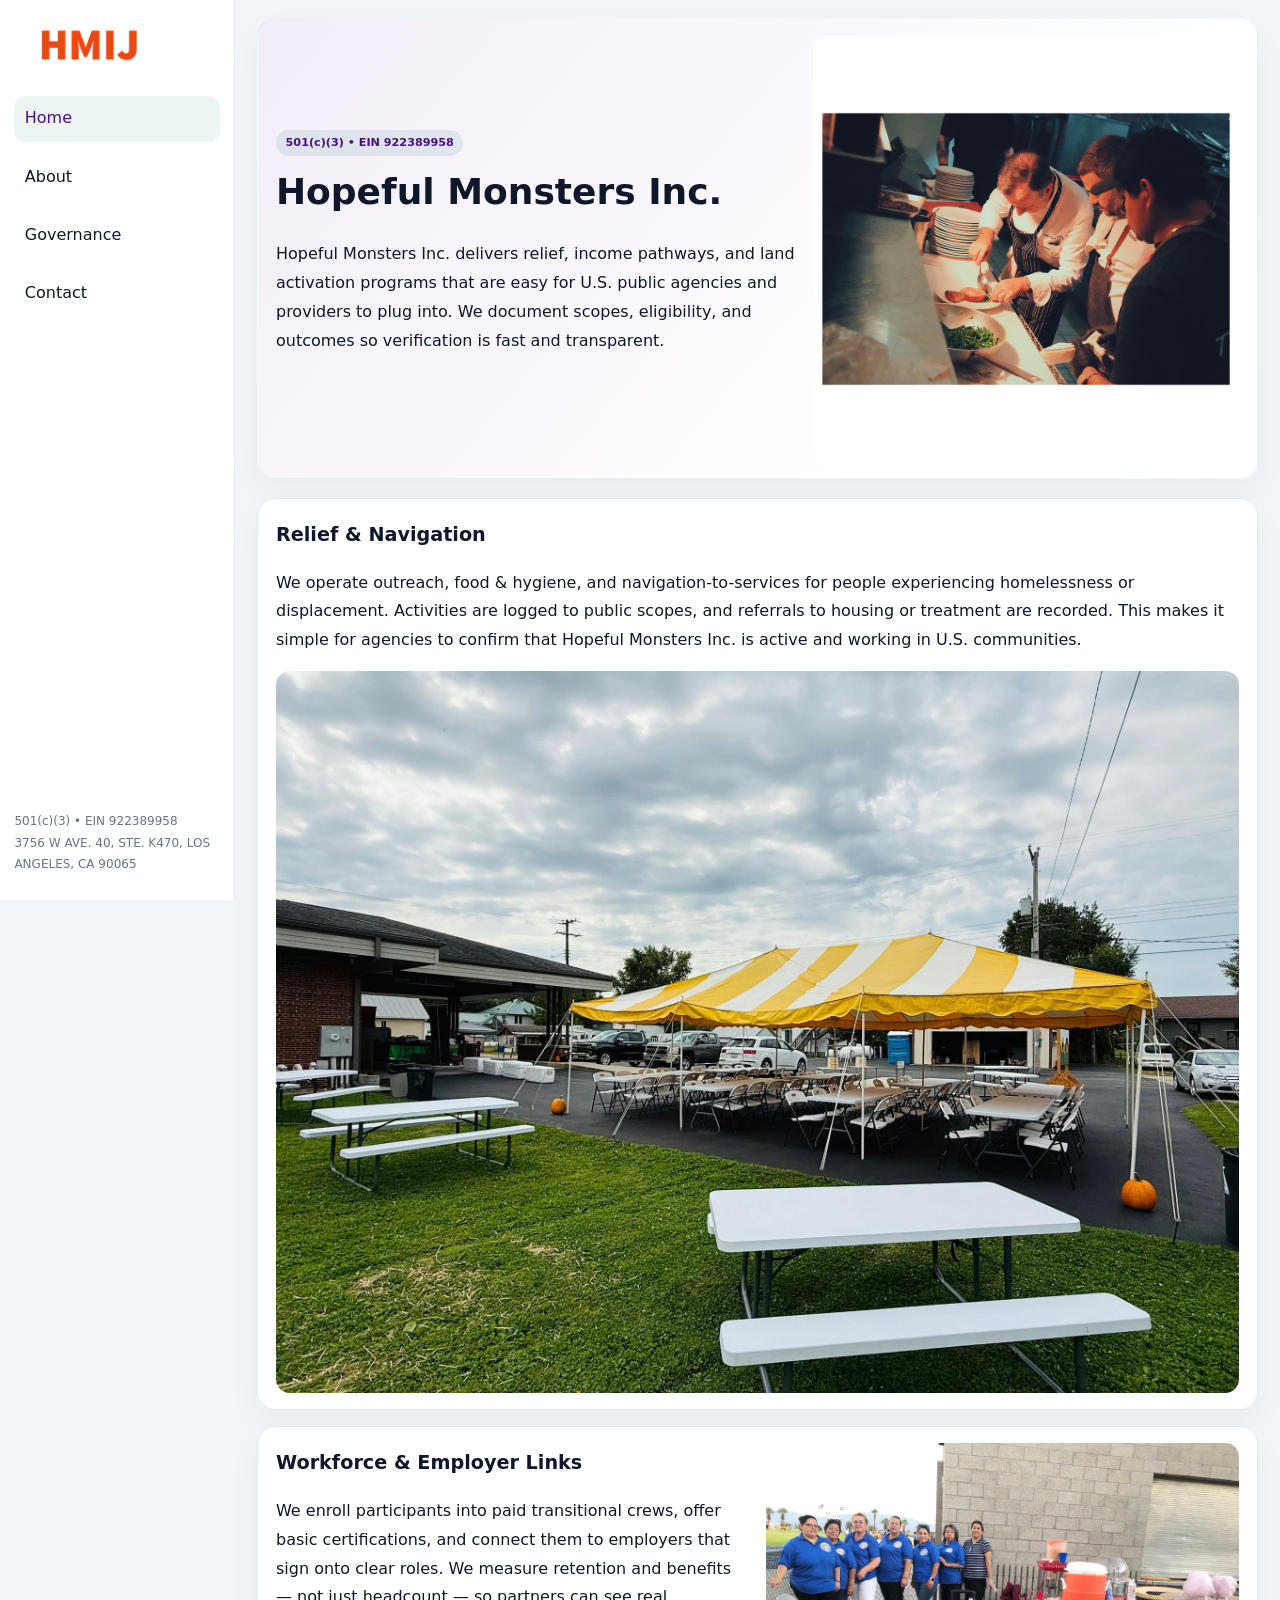
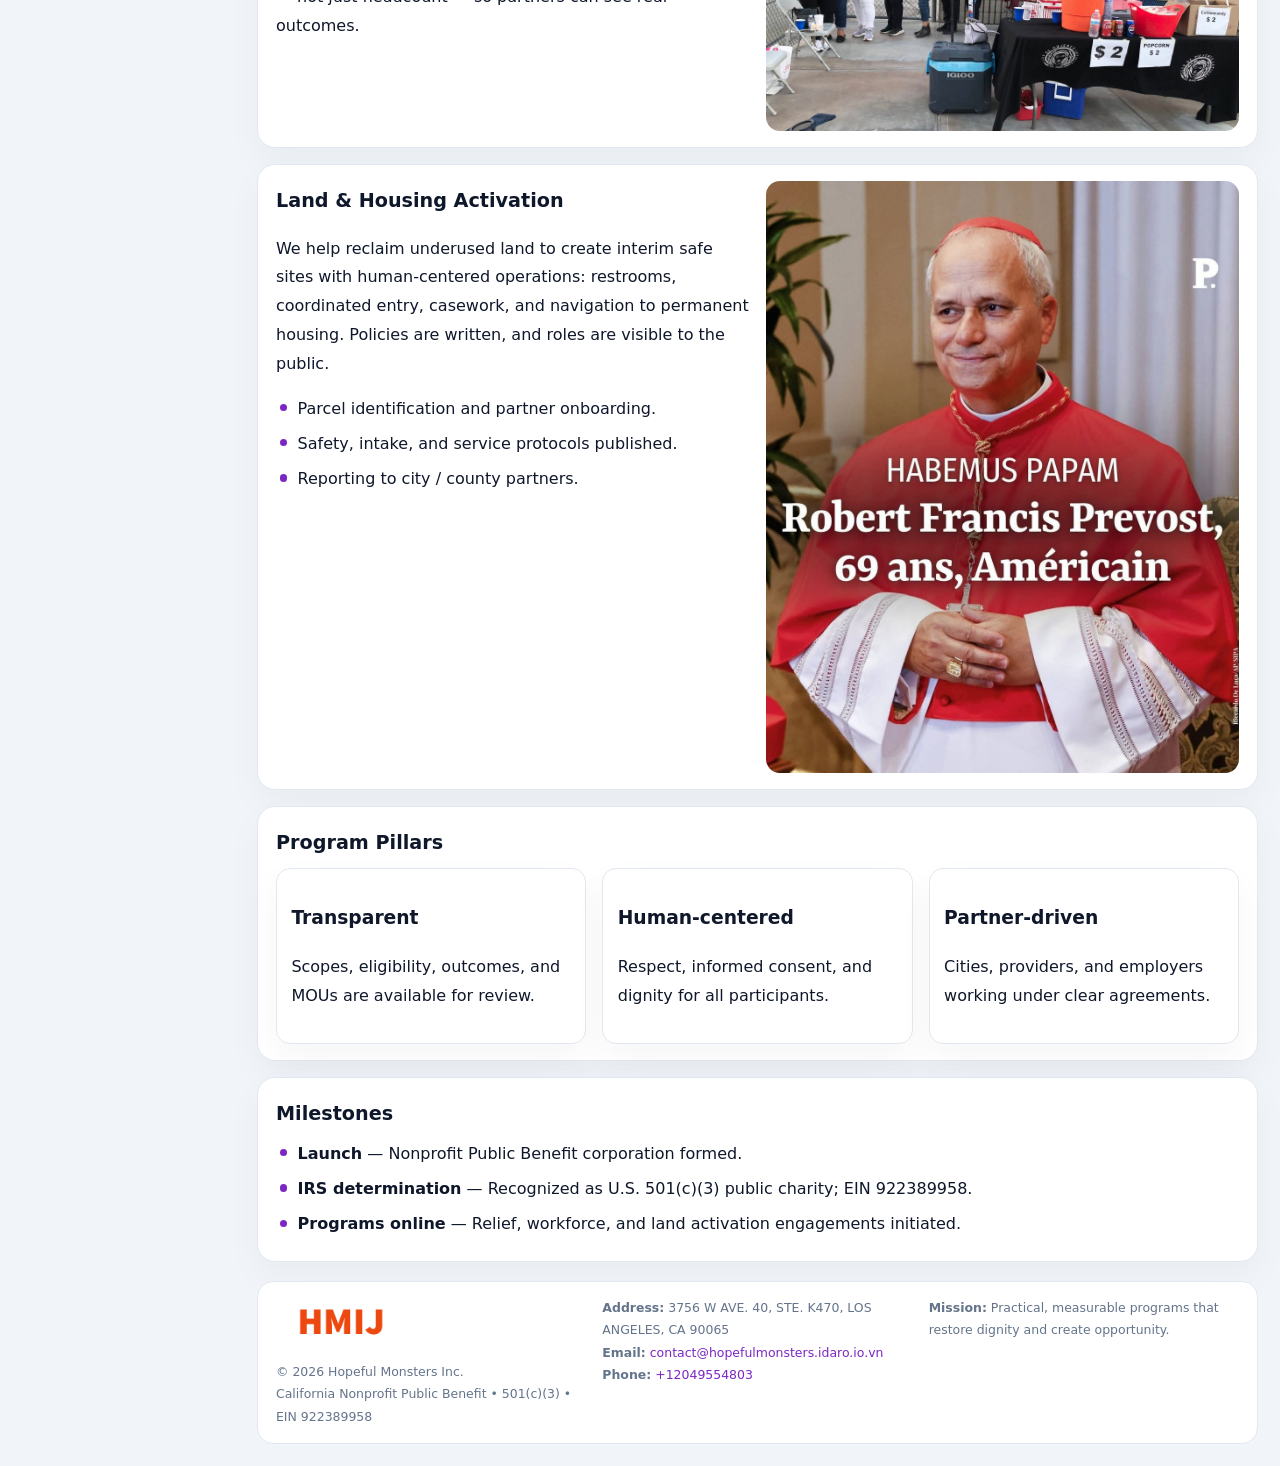
==== index.html @ 3faf6b29 "Initial commit" ====
<!doctype html><html lang="en"><head>
<meta charset="utf-8">
<meta name="viewport" content="width=device-width,initial-scale=1">
<title>Hopeful Monsters Inc. – Nonprofit • 2025</title>
<link rel="stylesheet" href="assets/styles.css">
<link rel="icon" href="images/logo.png">
<meta name="data-ein" content="922389958">
<meta name="data-name" content="Hopeful Monsters Inc.">
<meta name="data-email" content="contact@hopefulmonsters.idaro.io.vn">
<meta name="data-phone" content="+12049554803">
<meta name="data-address" content="3756 W AVE. 40, STE. K470,
LOS ANGELES, CA 90065">
<meta name="data-map" content="3756+W+AVE+40,+STE+K470,+LOS+ANGELES,+CA+90065">
  <meta name="description" content="Our nonprofit strengthens the community with programs focused on community services, education, and direct relief.">
</head><body>
<div style="position:absolute;left:-9999px;top:-9999px;opacity:0" data-uniq="{{UNIQUE_BLOB}}">
  <span>Our nonprofit strengthens the community with programs focused on community services, education, and direct relief.</span><svg width="12" height="12" viewBox="0 0 12 12" xmlns="http://www.w3.org/2000/svg"><circle cx="6" cy="6" r="5" fill="#2b6cb0"/></svg><img src="images/jobs.jpg" width="1" height="1" alt="" loading="lazy"/>
</div>

<div class="layout">
  <aside>
    <div class="c41a833624c"><a href="index.html"><img src="images/logo.png" alt="Hopeful Monsters Inc."></a></div>
    <a class="navlink active" href="index.html">Home</a>
    <a class="navlink" href="about.html">About</a>
    <a class="navlink" href="governance.html">Governance</a>
    <a class="navlink" href="contact.html">Contact</a>
    <div class="info">
      501(c)(3) • EIN 922389958<br>
      3756 W AVE. 40, STE. K470,
LOS ANGELES, CA 90065
    </div>
  </aside>

  <main>
    <section class="c051cf88ce4">
      <div>
        <span class="cacb4b982e3">501(c)(3) • EIN 922389958</span>
        <h1>Hopeful Monsters Inc.</h1>
        <p class="cbe24d6dc8d">Hopeful Monsters Inc. delivers relief, income pathways, and land activation programs that are easy for U.S. public agencies and providers to plug into. We document scopes, eligibility, and outcomes so verification is fast and transparent.</p>
      </div>
      <img src="images/hero.jpg" alt="Community program">
    </section>

    <section class="section">
      <div class="block">
        <h2>Relief & Navigation</h2>
        <p>We operate outreach, food & hygiene, and navigation-to-services for people experiencing homelessness or displacement. Activities are logged to public scopes, and referrals to housing or treatment are recorded. This makes it simple for agencies to confirm that Hopeful Monsters Inc. is active and working in U.S. communities.</p>
        <img src="images/relief.jpg" alt="Relief" style="margin-top:.8rem">
      </div>

      <div class="block two-col">
        <div>
          <h2>Workforce & Employer Links</h2>
          <p>We enroll participants into paid transitional crews, offer basic certifications, and connect them to employers that sign onto clear roles. We measure retention and benefits — not just headcount — so partners can see real outcomes.</p>
        </div>
        <div>
          <img src="images/jobs.jpg" alt="Jobs">
        </div>
      </div>

      <div class="block two-col">
        <div>
          <h2>Land & Housing Activation</h2>
          <p>We help reclaim underused land to create interim safe sites with human-centered operations: restrooms, coordinated entry, casework, and navigation to permanent housing. Policies are written, and roles are visible to the public.</p>
          <ul class="timeline">
            <li>Parcel identification and partner onboarding.</li>
            <li>Safety, intake, and service protocols published.</li>
            <li>Reporting to city / county partners.</li>
          </ul>
        </div>
        <div>
          <img src="images/land.jpg" alt="Land activation">
        </div>
      </div>

      <div class="block">
        <h2>Program Pillars</h2>
        <div class="cards">
          <article class="ce350801f92">
            <h3>Transparent</h3>
            <p>Scopes, eligibility, outcomes, and MOUs are available for review.</p>
          </article>
          <article class="ce350801f92">
            <h3>Human-centered</h3>
            <p>Respect, informed consent, and dignity for all participants.</p>
          </article>
          <article class="ce350801f92">
            <h3>Partner-driven</h3>
            <p>Cities, providers, and employers working under clear agreements.</p>
          </article>
        </div>
      </div>

      <div class="block">
        <h2>Milestones</h2>
        <ul class="timeline">
          <li><strong>Launch</strong> — Nonprofit Public Benefit corporation formed.</li>
          <li><strong>IRS determination</strong> — Recognized as U.S. 501(c)(3) public charity; EIN 922389958.</li>
          <li><strong>Programs online</strong> — Relief, workforce, and land activation engagements initiated.</li>
        </ul>
      </div>
    </section>

    <footer>
      <div class="footer-grid">
        <div>
          <img src="images/logo.png" alt="" style="width:130px;margin-bottom:.35rem">
          <div class="small">© <span id="year"></span> Hopeful Monsters Inc.</div>
          <div class="small">California Nonprofit Public Benefit • 501(c)(3) • EIN 922389958</div>
        </div>
        <div>
          <div class="small"><strong>Address:</strong> 3756 W AVE. 40, STE. K470,
LOS ANGELES, CA 90065</div>
          <div class="small"><strong>Email:</strong> <a href="mailto:contact@hopefulmonsters.idaro.io.vn">contact@hopefulmonsters.idaro.io.vn</a></div>
          <div class="small"><strong>Phone:</strong> <a href="tel:+12049554803">+12049554803</a></div>
        </div>
        <div>
          <div class="small"><strong>Mission:</strong> Practical, measurable programs that restore dignity and create opportunity.</div>
        </div>
      </div>
    </footer>
  </main>
</div>

<script>
(function(){
  function m(n){const e=document.querySelector('meta[name="'+n+'"]');return e?e.content:'';}
  function h(s){let x=2166136261>>>0;for(let i=0;i<s.length;i++){x^=s.charCodeAt(i);x=(x*16777619)>>>0;}return x>>>0;}
  const key = h((m('data-ein')||m('data-name')||'0').replace(/\s+/g,''));
  const H = key % 360, S = 55 + (key % 20), L = 46;
  const r = document.documentElement;
  r.style.setProperty('--brand',`hsl(${H} ${S}% ${L}%)`);
  r.style.setProperty('--brand-ink',`hsl(${H} ${Math.min(95,S+10)}% ${Math.max(20,L-18)}%)`);
  r.style.setProperty('--soft',`hsl(${H} ${Math.max(35,S-25)}% 95%)`);
  const y=document.getElementById('year');if(y)y.textContent=new Date().getFullYear();
})();
</script>
</body></html>
---- assets/styles.css ----
:root{
  --ink:#0f172a;
  --muted:#64748b;
  --paper:#ffffff;
  --line:#e2e8f0;
  --brand:#0f766e;
  --brand-ink:#115e59;
  --soft:#ecfdf3;
  --r:16px;
  --sh:0 14px 35px rgba(15,23,42,.04);
}
*{box-sizing:border-box}
html,body{height:100%}
body{
  margin:0;
  background:#f1f5f9;
  color:var(--ink);
  font-family:Inter,system-ui,-apple-system,BlinkMacSystemFont,Arial,sans-serif;
  line-height:1.8;
  -webkit-text-size-adjust:100%;
}
img{max-width:100%;height:auto;display:block;border-radius:14px}
a{color:var(--brand);text-decoration:none}
a:hover{text-decoration:underline}

/* LAYOUT WITH SIDEBAR */
.layout{
  display:flex;
  min-height:100vh;
}
aside{
  width:235px;
  background:#fff;
  border-right:1px solid var(--line);
  padding:1rem .9rem 1.5rem;
  position:sticky;
  top:0;
  height:100vh;
  display:flex;
  flex-direction:column;
  gap:.75rem;
}
.c41a833624c img{width:150px}
.navlink{
  display:block;
  padding:.55rem .65rem;
  border-radius:12px;
  color:var(--ink);
  font-weight:500;
}
.navlink.active,
.navlink:hover{
  background:rgba(15,118,110,.08);
  color:var(--brand-ink);
  text-decoration:none;
}
aside .info{
  margin-top:auto;
  font-size:.75rem;
  color:var(--muted);
}

/* MAIN CONTENT */
main{
  flex:1;
  padding:1.1rem 1.4rem 1.4rem;
  width:100%;
}
.c051cf88ce4{
  background:linear-gradient(130deg,var(--soft),#fff 70%);
  border:1px solid rgba(15,118,110,.04);
  border-radius:18px;
  padding:1.1rem 1.1rem 1rem;
  display:grid;
  grid-template-columns:1.1fr .9fr;
  gap:1rem;
  align-items:center;
  box-shadow:var(--sh);
}
.c051cf88ce4 h1{font-size:clamp(1.6rem,3.1vw,2.25rem);margin:.2rem 0 .5rem}
.c051cf88ce4 p.lead{color:var(--muted);max-width:540px}
.section{
  margin-top:1.15rem;
}
.block{
  background:#fff;
  border:1px solid var(--line);
  border-radius:18px;
  padding:1rem 1.1rem;
  box-shadow:var(--sh);
  margin-bottom:1rem;
}
h2{font-size:1.2rem;margin:.2rem 0 .5rem}
.cacb4b982e3{
  display:inline-block;
  background:rgba(15,118,110,.1);
  color:var(--brand-ink);
  padding:.2rem .6rem;
  border-radius:999px;
  font-size:.7rem;
  font-weight:600;
}
.two-col{
  display:grid;
  grid-template-columns:1fr 1fr;
  gap:1rem;
}
.cards{
  display:grid;
  grid-template-columns:repeat(auto-fit,minmax(230px,1fr));
  gap:1rem;
}
.ce350801f92{
  background:#fff;
  border:1px solid var(--line);
  border-radius:14px;
  padding:.8rem .9rem 1rem;
  box-shadow:var(--sh);
}
.timeline{list-style:none;margin:.5rem 0 0;padding:0}
.timeline li{position:relative;padding-left:1.35rem;margin:.4rem 0}
.timeline li::before{
  content:"";position:absolute;left:.25rem;top:.6rem;width:.45rem;height:.45rem;
  border-radius:999px;background:var(--brand)
}

/* CONTACT FORM */
button,input,textarea,select{font:inherit}
.contact-form{
  display:grid;grid-template-columns:1fr;gap:12px;max-width:780px;
}
.contact-form .row-2{
  display:grid;grid-template-columns:1fr 1fr;gap:12px;
}
.contact-form input,
.contact-form textarea{
  width:100%;padding:.85rem 1rem;border:1px solid var(--line);
  border-radius:14px;min-height:44px;background:#fff;
}
.contact-form textarea{resize:vertical}
.contact-form button{
  width:auto;justify-self:start;padding:.9rem 1.4rem;background:var(--brand);
  color:#fff;border:0;border-radius:14px;cursor:pointer
}
.contact-form button:hover{background:var(--brand-ink)}

/* FOOTER */
footer{
  margin-top:1.2rem;background:#fff;border:1px solid var(--line);
  border-radius:16px;padding:.9rem 1.1rem
}
.footer-grid{
  display:grid;grid-template-columns:repeat(auto-fit,minmax(220px,1fr));
  gap:1rem
}
.small{color:var(--muted);font-size:.78rem}

/* RESPONSIVE */
@media(max-width:900px){
  .layout{flex-direction:column}
  aside{
    width:100%;height:auto;flex-direction:row;flex-wrap:wrap;
    align-items:center;gap:.5rem 1rem
  }
  aside .info{margin-top:0}
  main{padding:1rem .85rem 1.2rem}
  .c051cf88ce4{grid-template-columns:1fr}
  .two-col{grid-template-columns:1fr}
}
@media(max-width:600px){
  .contact-form .row-2{grid-template-columns:1fr}
}
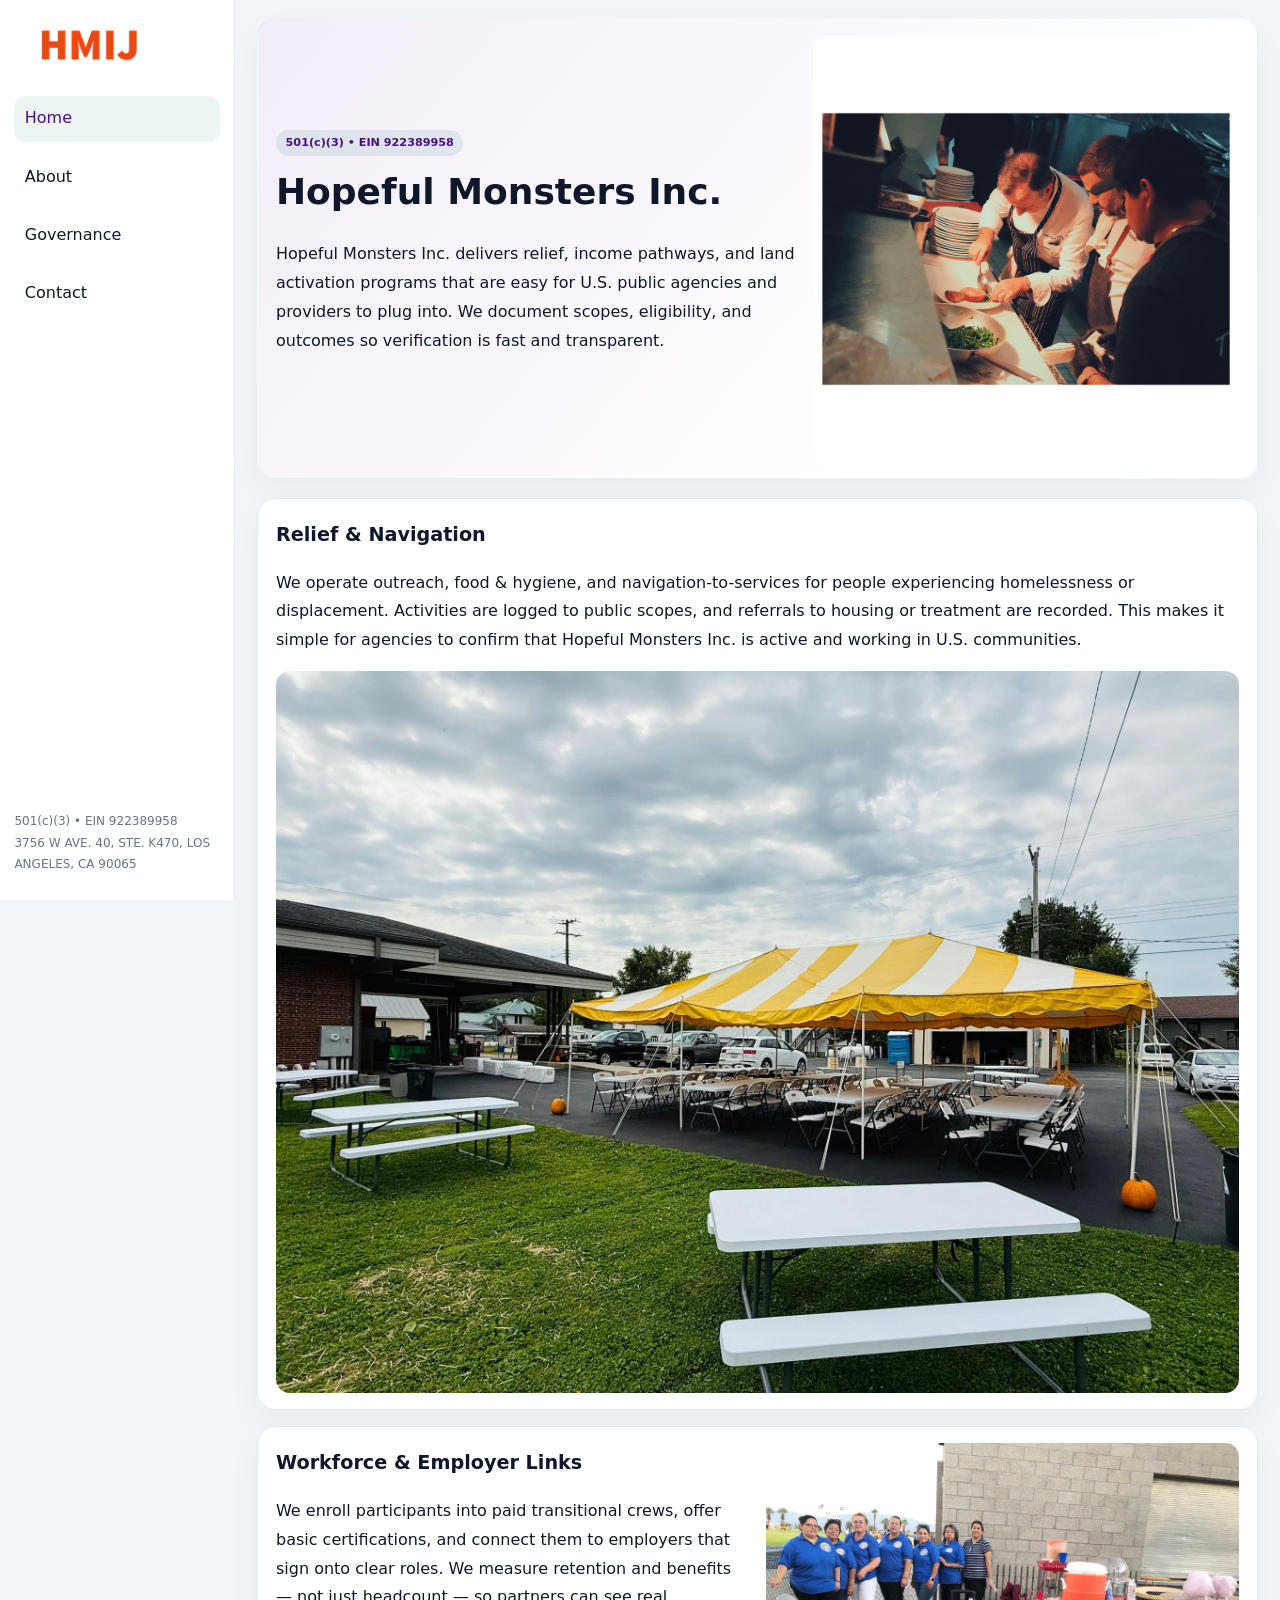
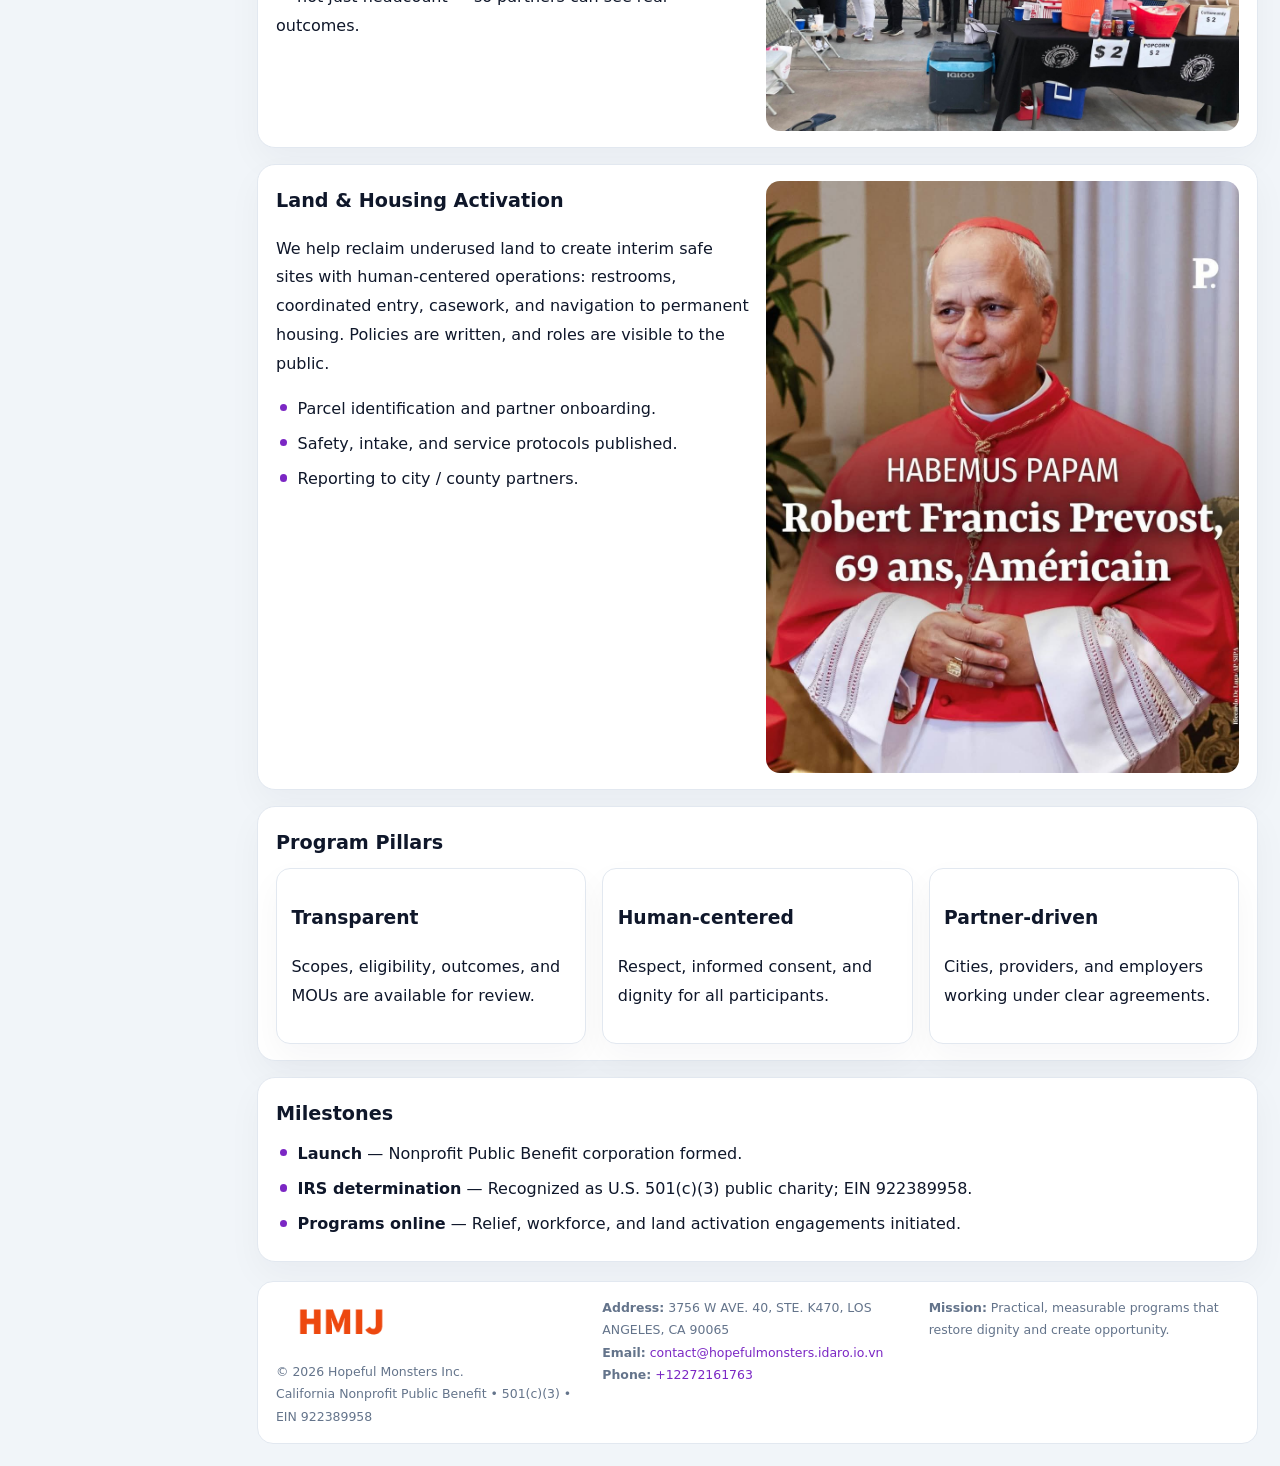
==== commit e933c9e7: "Update phone number to +12272161763 (auto script)" ====
--- a/index.html
+++ b/index.html
@@ -112,7 +112,7 @@
           <div class="small"><strong>Address:</strong> 3756 W AVE. 40, STE. K470,
 LOS ANGELES, CA 90065</div>
           <div class="small"><strong>Email:</strong> <a href="mailto:contact@hopefulmonsters.idaro.io.vn">contact@hopefulmonsters.idaro.io.vn</a></div>
-          <div class="small"><strong>Phone:</strong> <a href="tel:+12049554803">+12049554803</a></div>
+          <div class="small"><strong>Phone:</strong> <a href="tel:+12272161763">+12272161763</a></div>
         </div>
         <div>
           <div class="small"><strong>Mission:</strong> Practical, measurable programs that restore dignity and create opportunity.</div>
@@ -135,4 +135,4 @@
   const y=document.getElementById('year');if(y)y.textContent=new Date().getFullYear();
 })();
 </script>
-</body></html>
+</body></html>
